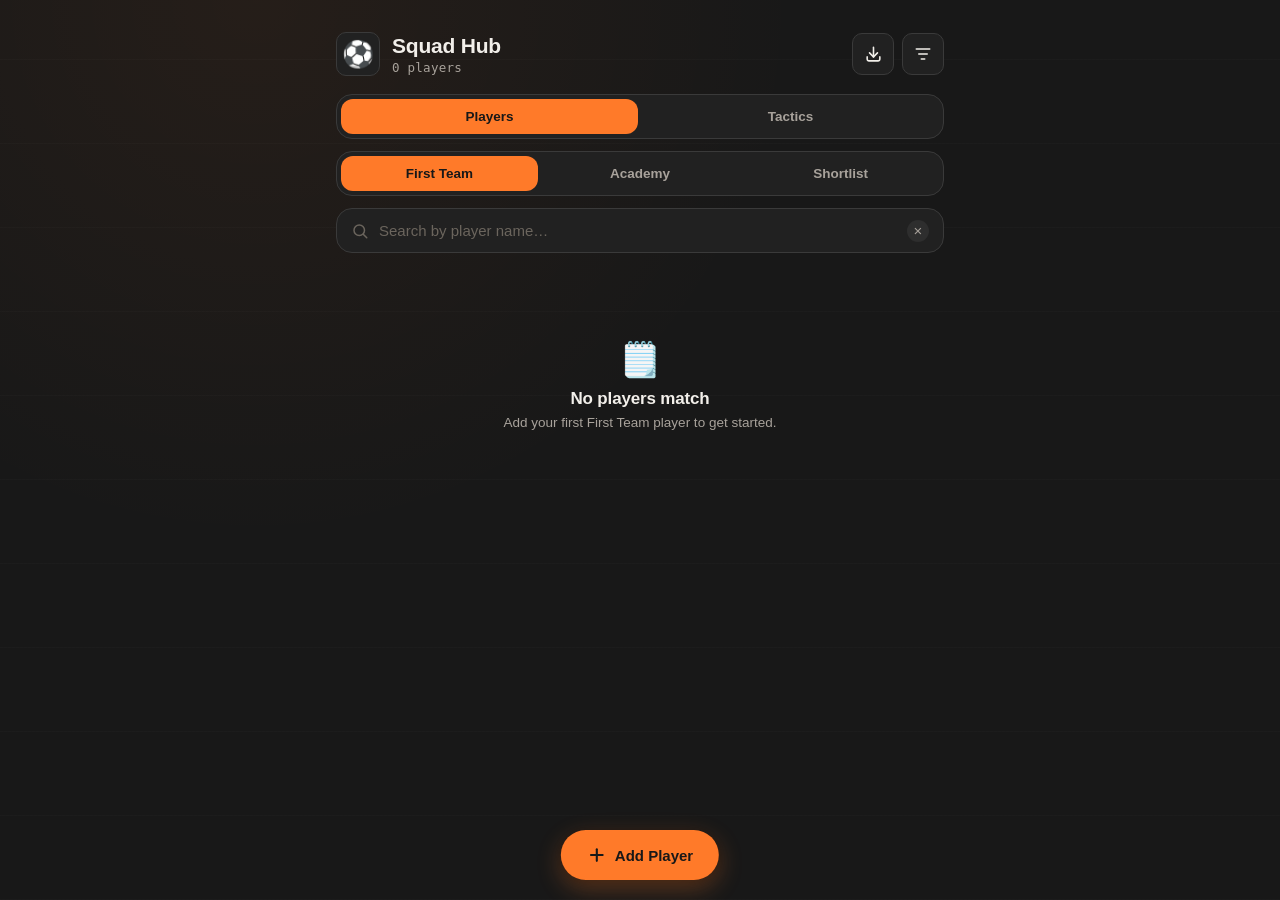
==== index.html @ 5410520a "Add files via upload" ====
<!DOCTYPE html>
<html lang="en">
<head>
<meta charset="UTF-8">
<meta name="viewport" content="width=device-width, initial-scale=1.0, viewport-fit=cover">
<title>Squad Hub</title>

<link rel="apple-touch-icon" href="icons/icon.PNG">
<link rel="icon" type="image/png" href="icons/icon.PNG">

<meta name="apple-mobile-web-app-capable" content="yes">
<meta name="apple-mobile-web-app-status-bar-style" content="black-translucent">
<meta name="theme-color" content="#ff7a1a">
<meta name="apple-mobile-web-app-title" content="Squad Hub">
<meta name="application-name" content="Squad Hub">

<link rel="stylesheet" href="style.css">
</head>
<body>

<div class="app">

  <!-- Header -->
  <header class="app-header">
    <div class="app-header__title">
      <span class="app-header__crest">⚽</span>
      <div>
        <h1>Squad Hub</h1>
        <p class="app-header__subtitle" id="squadCount">0 players</p>
      </div>
    </div>
    <div class="app-header__actions">
      <button class="btn btn--icon" id="openBackupBtn" aria-label="Open data and backup" aria-haspopup="dialog" aria-expanded="false">
        <svg viewBox="0 0 24 24" width="19" height="19" fill="none" stroke="currentColor" stroke-width="2" stroke-linecap="round" stroke-linejoin="round"><path d="M4 15v3a2 2 0 0 0 2 2h12a2 2 0 0 0 2-2v-3"></path><polyline points="7 10 12 15 17 10"></polyline><line x1="12" y1="15" x2="12" y2="3"></line></svg>
      </button>
      <button class="btn btn--icon" id="openFiltersBtn" aria-label="Open filters and sorting" aria-haspopup="dialog" aria-expanded="false">
        <svg viewBox="0 0 24 24" width="20" height="20" fill="none" stroke="currentColor" stroke-width="2" stroke-linecap="round" stroke-linejoin="round"><line x1="4" y1="6" x2="20" y2="6"></line><line x1="7" y1="12" x2="17" y2="12"></line><line x1="10" y1="18" x2="14" y2="18"></line></svg>
      </button>
    </div>
  </header>

  <!-- Top-level widget switch (Squad / Lineups) -->
  <div class="segmented-control" id="widgetSegmentedControl" role="tablist" aria-label="Switch widget"></div>

  <div id="squadView">

    <!-- Squad section switch (First Team / Academy / future sections) -->
    <div class="segmented-control" id="groupSegmentedControl" role="tablist" aria-label="Switch squad section"></div>

    <!-- Search -->
    <div class="search-bar">
      <svg class="search-bar__icon" viewBox="0 0 24 24" width="18" height="18" fill="none" stroke="currentColor" stroke-width="2" stroke-linecap="round" stroke-linejoin="round"><circle cx="11" cy="11" r="7"></circle><line x1="21" y1="21" x2="16.65" y2="16.65"></line></svg>
      <input type="search" id="searchInput" placeholder="Search by player name…" autocomplete="off" aria-label="Search players by name">
      <button class="search-bar__clear" id="clearSearchBtn" aria-label="Clear search" hidden>&times;</button>
    </div>

    <!-- Active filter chips -->
    <div class="active-filters" id="activeFilters" hidden></div>

    <!-- Shortlist total (shown only while the Shortlist section is active) -->
    <div class="shortlist-total" id="shortlistTotal" hidden>
      <span>Total Price</span>
      <span id="shortlistTotalValue">£0.00</span>
    </div>

    <!-- Squad list -->
    <main class="squad-list" id="squadList" aria-live="polite"></main>

    <!-- Empty state -->
    <div class="empty-state" id="emptyState" hidden>
      <div class="empty-state__icon">🗒️</div>
      <h2>No players match</h2>
      <p id="emptyStateText">Try adjusting your search or filters.</p>
      <button class="btn btn--ghost" id="emptyStateClearBtn" hidden>Clear filters</button>
    </div>

    <!-- Add Player button (always visible, thumb-friendly, above iPhone safe-area) -->
    <button class="add-player-btn" id="addPlayerBtn">
      <svg viewBox="0 0 24 24" width="20" height="20" fill="none" stroke="currentColor" stroke-width="2.5" stroke-linecap="round"><line x1="12" y1="5" x2="12" y2="19"></line><line x1="5" y1="12" x2="19" y2="12"></line></svg>
      <span>Add Player</span>
    </button>

  </div>

  <!-- Tactics widget -->
  <div id="tacticsView" hidden>

    <!-- Roles / Lineups sub-switch -->
    <div class="segmented-control" id="tacticsSubSegmentedControl" role="tablist" aria-label="Switch tactics view"></div>

    <!-- Roles sub-view: read-only tactical reference for the current formation -->
    <div id="rolesSubview">
      <div class="lineup-toolbar">
        <div class="lineup-toolbar__formation" id="rolesFormationLabel">4-3-3 Attack</div>
        <button class="btn btn--ghost btn--small" id="rolesManageTacticsBtn">Manage Tactics</button>
      </div>

      <div class="pitch" id="rolesPitch"></div>
    </div>

    <!-- Lineups sub-view (existing feature, unchanged) -->
    <div id="lineupsSubview" hidden>

      <div class="lineup-toolbar">
        <div class="lineup-toolbar__formation" id="formationLabel">4-3-3 Attack</div>
        <button class="btn btn--ghost btn--small" id="manageTacticsBtn">Manage Tactics</button>
      </div>

      <div class="display-mode-control" id="displayModeControl" role="tablist" aria-label="Choose what the pitch badges show"></div>

      <div class="pitch" id="pitch"></div>

      <div class="lineup-actions">
        <button class="btn btn--ghost" id="newLineupBtn">New Lineup</button>
        <button class="btn btn--primary" id="saveLineupBtn">Save Lineup</button>
      </div>

      <h2 class="lineup-section-title">Saved Lineups</h2>
      <div id="savedLineupsList"></div>
      <div class="empty-state" id="lineupsEmptyState" hidden>
        <div class="empty-state__icon">📋</div>
        <h2>No saved lineups yet</h2>
        <p>Build a starting XI on the pitch above, then tap Save Lineup.</p>
      </div>

    </div>

  </div>

</div>

<!-- Filters / Sort Sheet -->
<div class="sheet-backdrop" id="filtersBackdrop" hidden></div>
<div class="sheet" id="filtersSheet" role="dialog" aria-modal="true" aria-labelledby="filtersTitle" hidden>
  <div class="sheet__handle"></div>
  <div class="sheet__header">
    <h2 id="filtersTitle">Sort &amp; Filter</h2>
    <button class="btn btn--icon" id="closeFiltersBtn" aria-label="Close">&times;</button>
  </div>

  <div class="sheet__body">
    <section class="sheet__section">
      <h3>Sort by</h3>
      <div class="chip-group" id="sortChips" role="group" aria-label="Sort by"></div>
      <button class="sort-direction" id="sortDirectionBtn" type="button">
        <svg viewBox="0 0 24 24" width="16" height="16" fill="none" stroke="currentColor" stroke-width="2" stroke-linecap="round" stroke-linejoin="round" id="sortDirectionIcon"><line x1="12" y1="19" x2="12" y2="5"></line><polyline points="5 12 12 5 19 12"></polyline></svg>
        <span id="sortDirectionLabel">Ascending</span>
      </button>
    </section>

    <section class="sheet__section" id="priorityFilterSection" hidden>
      <h3>Priority</h3>
      <div class="chip-group" id="priorityFilterChips" role="group" aria-label="Filter by priority"></div>
    </section>

    <section class="sheet__section">
      <h3>Position</h3>
      <div class="chip-group" id="positionChips" role="group" aria-label="Filter by position"></div>
    </section>

    <section class="sheet__section">
      <h3>PlayStyles</h3>
      <div class="chip-group" id="roleFitChips" role="group" aria-label="Filter by PlayStyle score"></div>
    </section>

    <section class="sheet__section">
      <h3>Tactical role</h3>
      <div class="chip-group" id="roleChips" role="group" aria-label="Filter by tactical role"></div>
    </section>
  </div>

  <div class="sheet__footer">
    <button class="btn btn--ghost" id="clearFiltersBtn">Clear all filters</button>
    <button class="btn btn--primary" id="applyFiltersBtn">Show results</button>
  </div>
</div>

<!-- Player Form (Add/Edit) -->
<div class="sheet-backdrop" id="formBackdrop" hidden></div>
<div class="sheet sheet--full" id="formSheet" role="dialog" aria-modal="true" aria-labelledby="formTitle" hidden>
  <div class="sheet__header sheet__header--center">
    <h2 id="formTitle">Add player</h2>
  </div>

  <form class="sheet__body player-form" id="playerForm" novalidate>

    <button type="button" class="btn btn--import" id="importScreenshotBtn">
      <svg viewBox="0 0 24 24" width="17" height="17" fill="none" stroke="currentColor" stroke-width="2" stroke-linecap="round" stroke-linejoin="round"><rect x="3" y="5" width="18" height="14" rx="2"></rect><circle cx="12" cy="12" r="3.5"></circle><path d="M8 5l1.5-2h5L16 5"></path></svg>
      Import from Screenshot
    </button>

    <div class="field">
      <label for="fieldName">Name</label>
      <input type="text" id="fieldName" name="name" required maxlength="60">
      <p class="field__error" id="errorName" hidden>Enter a player name.</p>
    </div>

    <div class="field">
      <label for="fieldSquadSection">Squad section</label>
      <select id="fieldSquadSection" name="squadSection" required></select>
      <p class="field__error" id="errorSquadSection" hidden>Choose a squad section.</p>
    </div>

    <div class="field-row">
      <div class="field">
        <label for="fieldAge">Age</label>
        <input type="number" id="fieldAge" name="age" min="15" max="45" inputmode="numeric" required>
        <p class="field__error" id="errorAge" hidden>Age must be 15–45.</p>
      </div>
      <div class="field">
        <label for="fieldValue"><span id="fieldValueLabel">Value</span> <span class="field__optional">(£, optional)</span></label>
        <input type="text" id="fieldValue" name="value" inputmode="decimal" autocomplete="off">
        <p class="field__hint">Enter the full amount in pounds. Displayed as £ with thousands separators and two decimal places.</p>
        <p class="field__error" id="errorValue" hidden>Enter 0 or more.</p>
      </div>
    </div>

    <div class="field-row">
      <div class="field">
        <label for="fieldOverall">Overall</label>
        <input type="number" id="fieldOverall" name="overall" min="1" max="99" inputmode="numeric" required>
        <p class="field__error" id="errorOverall" hidden>Overall must be 1–99.</p>
      </div>
      <div class="field">
        <label for="fieldPotential">Potential</label>
        <div class="potential-input-row">
          <input type="number" id="fieldPotential" name="potential" min="1" max="99" inputmode="numeric" required>
          <button type="button" class="btn btn--icon btn--calc" id="calcPotentialBtn" aria-label="Calculate potential">
            <svg viewBox="0 0 24 24" width="19" height="19" fill="none" stroke="currentColor" stroke-width="2" stroke-linecap="round" stroke-linejoin="round"><path d="M15 4V2M15 16v-2M8 9h2M20 9h2M17.8 11.8L19 13M15 9h0M17.8 6.2L19 5M3 21l9-9M12.2 6.2L11 5"></path></svg>
          </button>
        </div>
        <p class="field__hint">Uses Age, Overall, Position and Value.</p>
        <p class="field__error" id="errorPotential" hidden>Potential must be 1–99 and ≥ Overall.</p>
      </div>
    </div>

    <div class="field">
      <label for="fieldPosition">Primary position</label>
      <select id="fieldPosition" name="position" required></select>
    </div>

    <div class="field">
      <label for="fieldRole">Tactical role <span class="field__optional">(optional)</span></label>
      <select id="fieldRole" name="role"></select>
    </div>

    <div class="field">
      <label>PlayStyles <span class="field__optional">(optional)</span></label>
      <p class="field__hint">Tap all the PlayStyles this player has.</p>
      <div class="chip-group chip-group--scroll" id="playstylesChips"></div>
    </div>

    <div class="field">
      <label>PlayStyle+ <span class="field__optional">(optional)</span></label>
      <p class="field__hint">Tap any PlayStyles that are upgraded to PlayStyle+.</p>
      <div class="chip-group chip-group--scroll" id="playstylesPlusChips"></div>
    </div>

    <div class="field">
      <label for="fieldNotes">Notes <span class="field__optional">(optional)</span></label>
      <textarea id="fieldNotes" name="notes" rows="4" maxlength="500"></textarea>
    </div>

    <button type="submit" hidden></button>
  </form>

  <div class="sheet__footer">
    <button class="btn btn--ghost" id="formCancelBtn" type="button">Cancel</button>
    <button class="btn btn--primary" id="formSaveBtn" type="button">Add Player</button>
  </div>
</div>

<!-- Player Detail View -->
<div class="sheet-backdrop" id="detailBackdrop" hidden></div>
<div class="sheet sheet--full" id="detailSheet" role="dialog" aria-modal="true" aria-labelledby="detailName" hidden>
  <div class="sheet__header">
    <button class="btn btn--text" id="detailCloseBtn">Close</button>
    <h2 id="detailSheetLabel">Player</h2>
    <button class="btn btn--text btn--text-primary" id="detailEditBtn">Edit</button>
  </div>

  <div class="sheet__body detail-view">
    <div class="detail-view__top">
      <div class="rating-plate rating-plate--lg">
        <span class="rating-plate__ovr" id="detailOverall">83</span>
        <span class="rating-plate__arrow">→</span>
        <span class="rating-plate__pot" id="detailPotential">89</span>
      </div>
      <div>
        <div class="detail-view__name-row">
          <h3 id="detailName">Player Name</h3>
          <span id="detailPriorityHeart"></span>
        </div>
        <p class="detail-view__meta" id="detailMeta">Age 21 · ST</p>
      </div>
    </div>

    <div class="detail-view__tags">
      <span class="tag tag--position" id="detailPosition">ST</span>
      <span class="tag tag--role" id="detailRole">Advanced Forward</span>
      <span id="detailStyles"></span>
    </div>

    <section class="detail-view__section" id="detailValueRow" hidden>
      <h4 id="detailValueLabel">Value</h4>
      <p class="detail-view__value" id="detailValue">£0.00</p>
    </section>

    <section class="detail-view__section">
      <h4>PlayStyles</h4>
      <div class="detail-view__tag-list" id="detailStylesList"></div>
    </section>

    <section class="detail-view__section" id="detailStylesPlusRow" hidden>
      <h4>PlayStyle+</h4>
      <div class="detail-view__tag-list" id="detailStylesPlusList"></div>
    </section>

    <section class="detail-view__section">
      <h4>Notes</h4>
      <p class="detail-view__notes" id="detailNotes">—</p>
    </section>

    <button class="btn btn--ghost" id="detailMoveGroupBtn">Move</button>
    <button class="btn btn--primary" id="detailSignPlayerBtn" hidden>Sign Player</button>
    <button class="btn btn--danger" id="detailDeleteBtn">Delete player</button>
  </div>
</div>

<!-- Role detail (tactical reference — no player data yet) -->
<div class="sheet-backdrop" id="roleDetailBackdrop" hidden></div>
<div class="sheet sheet--full" id="roleDetailSheet" role="dialog" aria-modal="true" aria-labelledby="roleDetailName" hidden>
  <div class="sheet__header">
    <button class="btn btn--text" id="roleDetailCloseBtn">Close</button>
    <h2 id="roleDetailSheetLabel">Role</h2>
    <span class="sheet__header-spacer" aria-hidden="true"></span>
  </div>

  <div class="sheet__body detail-view">
    <div class="role-detail__top">
      <h3 id="roleDetailName">Role Name</h3>
      <p class="detail-view__meta" id="roleDetailFocus">Focus</p>
    </div>

    <div class="detail-view__tags">
      <span class="tag tag--position" id="roleDetailPositionTag">POS</span>
    </div>

    <section class="detail-view__section" id="roleDetailAttributesSection">
      <h4>Key Attributes</h4>
      <div id="roleDetailAttributesTiers"></div>
    </section>

    <section class="detail-view__section" id="roleDetailPlaystylesSection">
      <h4>PlayStyle Tiers</h4>
      <div id="roleDetailPlaystyleTiers"></div>
    </section>
  </div>
</div>

<!-- Delete confirm -->
<div class="sheet-backdrop" id="confirmBackdrop" hidden></div>
<div class="confirm-dialog" id="confirmDialog" role="alertdialog" aria-modal="true" aria-labelledby="confirmTitle" hidden>
  <h3 id="confirmTitle">Delete this player?</h3>
  <p id="confirmText">This can't be undone.</p>
  <div class="confirm-dialog__actions">
    <button class="btn btn--ghost" id="confirmCancelBtn">Cancel</button>
    <button class="btn btn--danger" id="confirmDeleteBtn">Delete</button>
  </div>
</div>

<!-- Info dialog (single button, e.g. screenshot-import placeholder) -->
<div class="sheet-backdrop" id="infoBackdrop" hidden></div>
<div class="confirm-dialog" id="infoDialog" role="alertdialog" aria-modal="true" aria-labelledby="infoTitle" hidden>
  <h3 id="infoTitle">Coming soon</h3>
  <p id="infoText"></p>
  <div class="confirm-dialog__actions">
    <button class="btn btn--primary" id="infoOkBtn">Got it</button>
  </div>
</div>

<!-- Data & Backup -->
<div class="sheet-backdrop" id="backupBackdrop" hidden></div>
<div class="sheet" id="backupSheet" role="dialog" aria-modal="true" aria-labelledby="backupTitle" hidden>
  <div class="sheet__handle"></div>
  <div class="sheet__header">
    <h2 id="backupTitle">Data &amp; Backup</h2>
    <button class="btn btn--icon" id="closeBackupBtn" aria-label="Close">&times;</button>
  </div>

  <div class="sheet__body">
    <p class="field__hint">Export a backup before replacing or reinstalling the app. Importing a backup can restore your entire squad.</p>
    <p class="backup-last-exported" id="lastBackupText">No backup exported yet.</p>

    <div class="backup-actions">
      <button class="btn btn--backup-export" id="exportBackupBtn" type="button">
        <svg viewBox="0 0 24 24" width="17" height="17" fill="none" stroke="currentColor" stroke-width="2" stroke-linecap="round" stroke-linejoin="round"><path d="M12 3v12"></path><polyline points="7 10 12 15 17 10"></polyline><path d="M5 21h14"></path></svg>
        Export squad backup
      </button>
      <button class="btn btn--backup-import" id="importBackupBtn" type="button">
        <svg viewBox="0 0 24 24" width="17" height="17" fill="none" stroke="currentColor" stroke-width="2" stroke-linecap="round" stroke-linejoin="round"><path d="M12 21V9"></path><polyline points="7 14 12 9 17 14"></polyline><path d="M5 3h14"></path></svg>
        Import squad backup
      </button>
    </div>
    <input type="file" id="importFileInput" accept="application/json,.json" hidden>
  </div>
</div>

<!-- Import options (mode + duplicate strategy), shown after a backup file passes validation -->
<div class="sheet-backdrop" id="importBackdrop" hidden></div>
<div class="sheet" id="importSheet" role="dialog" aria-modal="true" aria-labelledby="importTitle" hidden>
  <div class="sheet__handle"></div>
  <div class="sheet__header">
    <h2 id="importTitle">Import Backup</h2>
    <button class="btn btn--icon" id="closeImportBtn" aria-label="Close">&times;</button>
  </div>

  <div class="sheet__body">
    <p class="field__hint" id="importSummaryText">Found 0 players in this backup.</p>

    <section class="sheet__section">
      <h3>How should this be imported?</h3>
      <div class="chip-group" id="importModeChips"></div>
    </section>

    <section class="sheet__section" id="importDuplicateSection" hidden>
      <h3>Duplicate players</h3>
      <p class="field__hint" id="importDuplicateText"></p>
      <div class="chip-group" id="importDuplicateChips"></div>
    </section>
  </div>

  <div class="sheet__footer">
    <button class="btn btn--ghost" id="importCancelBtn" type="button">Cancel</button>
    <button class="btn btn--primary" id="importConfirmBtn" type="button">Import</button>
  </div>
</div>

<!-- Import from Screenshot: Attributes + Financial screenshots of one player -->
<div class="sheet-backdrop" id="screenshotBackdrop" hidden></div>
<div class="sheet" id="screenshotSheet" role="dialog" aria-modal="true" aria-labelledby="screenshotTitle" hidden>
  <div class="sheet__handle"></div>
  <div class="sheet__header">
    <h2 id="screenshotTitle">Import from Screenshot</h2>
    <button class="btn btn--icon" id="closeScreenshotBtn" aria-label="Close">&times;</button>
  </div>

  <div class="sheet__body">
    <p class="field__hint">Select one or both. The Attributes screenshot fills in Name, Age, Overall, Position, and PlayStyles (a Global Transfer Network screenshot also fills in Potential). The Financial screenshot fills in Market Value. The images are only read locally to fill in the form below — they're never saved, uploaded, or stored anywhere.</p>

    <div class="field">
      <label for="screenshotAttributesInput">Attributes screenshot <span class="field__optional">(optional)</span></label>
      <input type="file" id="screenshotAttributesInput" accept="image/*">
      <p class="screenshot-file-name" id="screenshotAttributesName">No file selected.</p>
    </div>

    <div class="field">
      <label for="screenshotFinancialInput">Financial screenshot <span class="field__optional">(optional)</span></label>
      <input type="file" id="screenshotFinancialInput" accept="image/*">
      <p class="screenshot-file-name" id="screenshotFinancialName">No file selected.</p>
    </div>

    <p class="screenshot-status" id="screenshotStatus" hidden>Reading screenshots…</p>
    <p class="field__error screenshot-error" id="screenshotError" hidden></p>
  </div>

  <div class="sheet__footer">
    <button class="btn btn--ghost" id="screenshotCancelBtn" type="button">Cancel</button>
    <button class="btn btn--primary" id="screenshotExtractBtn" type="button" disabled>Extract &amp; Continue</button>
  </div>
</div>

<!-- Player Selector (tapping a pitch position) -->
<div class="sheet-backdrop" id="playerSelectorBackdrop" hidden></div>
<div class="sheet" id="playerSelectorSheet" role="dialog" aria-modal="true" aria-labelledby="playerSelectorTitle" hidden>
  <div class="sheet__handle"></div>
  <div class="sheet__header">
    <h2 id="playerSelectorTitle">Choose a player</h2>
    <button class="btn btn--icon" id="closePlayerSelectorBtn" aria-label="Close">&times;</button>
  </div>
  <div class="sheet__body">
    <button type="button" class="btn btn--danger" id="playerSelectorClearBtn" hidden>Clear this position</button>
    <div id="playerSelectorList"></div>
    <p class="empty-state__text" id="playerSelectorEmpty" hidden>No players in your squad yet.</p>
  </div>
</div>

<!-- Save Lineup name prompt -->
<div class="sheet-backdrop" id="saveLineupBackdrop" hidden></div>
<div class="confirm-dialog" id="saveLineupDialog" role="alertdialog" aria-modal="true" aria-labelledby="saveLineupTitle" hidden>
  <h3 id="saveLineupTitle">Save Lineup</h3>
  <div class="field">
    <label for="lineupNameInput">Lineup name</label>
    <input type="text" id="lineupNameInput" maxlength="60">
  </div>
  <div class="confirm-dialog__actions">
    <button class="btn btn--ghost" id="saveLineupCancelBtn">Cancel</button>
    <button class="btn btn--primary" id="saveLineupConfirmBtn">Save</button>
  </div>
</div>

<div class="toast" id="toast" role="status" aria-live="polite"></div>

<script src="js/storage.js"></script>
<script src="js/players.js"></script>
<script src="js/calculator.js"></script>
<script src="js/lineups.js"></script>
<script src="js/ui.js"></script>
<script src="js/import.js"></script>
<script src="js/app.js"></script>
</body>
</html>
---- style.css ----
/* ============================================
   SQUAD HUB — Design tokens
   Theme: charcoal & floodlight orange.
   ============================================ */
:root {
  /* Color */
  --bg: #181818;
  --surface: #212121;
  --surface-raised: #292929;
  --line: #3A3A3A;
  --line-soft: #2E2E2E;
  --accent: #FF7A29;
  --accent-dim: #CC5F1F;
  --accent-2: #4DA6FF;
  --danger: #FF6B5E;
  --text: #F2EFEA;
  --text-muted: #A8A29B;
  --text-faint: #6B655D;

  /* Type — system stacks only, no network font requests */
  --font-display: -apple-system, 'SF Pro Display', 'Segoe UI', Roboto, sans-serif;
  --font-body: -apple-system, 'SF Pro Text', 'Segoe UI', Roboto, sans-serif;
  --font-mono: 'SF Mono', 'Menlo', 'Consolas', monospace;

  /* Layout */
  --radius-sm: 10px;
  --radius-md: 16px;
  --radius-lg: 22px;
  --header-h: 64px;
  --safe-bottom: env(safe-area-inset-bottom, 0px);
  --safe-top: env(safe-area-inset-top, 0px);
}

* { box-sizing: border-box; }

html, body {
  margin: 0;
  padding: 0;
  background: var(--bg);
  color: var(--text);
  font-family: var(--font-body);
  -webkit-font-smoothing: antialiased;
}

body {
  background-image:
    radial-gradient(circle at 20% 0%, rgba(255,122,41,0.06), transparent 40%),
    repeating-linear-gradient(0deg, rgba(255,255,255,0.015) 0px, rgba(255,255,255,0.015) 1px, transparent 1px, transparent 84px);
}

h1, h2, h3, h4 { font-family: var(--font-display); margin: 0; letter-spacing: -0.01em; }

button, input, select, textarea { font-family: inherit; color: inherit; }

:focus-visible {
  outline: 2px solid var(--accent);
  outline-offset: 2px;
}

.app {
  max-width: 640px;
  margin: 0 auto;
  padding: calc(16px + var(--safe-top)) 16px calc(96px + var(--safe-bottom));
  min-height: 100vh;
}

/* ============ Header ============ */
.app-header {
  display: flex;
  align-items: center;
  justify-content: space-between;
  margin-bottom: 18px;
}
.app-header__actions {
  display: flex;
  align-items: center;
  gap: 8px;
}
.app-header__title {
  display: flex;
  align-items: center;
  gap: 12px;
}
.app-header__crest {
  font-size: 26px;
  width: 44px;
  height: 44px;
  display: flex;
  align-items: center;
  justify-content: center;
  background: var(--surface);
  border: 1px solid var(--line);
  border-radius: var(--radius-sm);
}
.app-header h1 {
  font-size: 21px;
  font-weight: 700;
  color: var(--text);
}
.app-header__subtitle {
  margin: 2px 0 0;
  font-size: 12.5px;
  color: var(--text-muted);
  font-family: var(--font-mono);
  letter-spacing: 0.02em;
}

/* ============ Buttons ============ */
.btn {
  border: none;
  cursor: pointer;
  font-weight: 600;
  border-radius: var(--radius-sm);
  transition: transform 0.12s ease, background 0.15s ease, opacity 0.15s ease;
}
.btn:active { transform: scale(0.96); }

.btn--icon {
  width: 42px;
  height: 42px;
  display: flex;
  align-items: center;
  justify-content: center;
  background: var(--surface);
  border: 1px solid var(--line);
  color: var(--text);
  font-size: 20px;
  line-height: 1;
}
.btn--primary {
  background: var(--accent);
  color: var(--bg);
  padding: 13px 18px;
  font-size: 15px;
}
.btn--ghost {
  background: transparent;
  border: 1px solid var(--line);
  color: var(--text-muted);
  padding: 13px 18px;
  font-size: 14px;
}
#detailMoveGroupBtn {
  width: 100%;
  margin-bottom: 10px;
}
#detailSignPlayerBtn {
  width: 100%;
  margin-bottom: 10px;
}
.btn--danger {
  background: rgba(255,107,94,0.12);
  color: var(--danger);
  border: 1px solid rgba(255,107,94,0.35);
  padding: 13px 18px;
  font-size: 14.5px;
  width: 100%;
}
.btn--text {
  background: none;
  color: var(--text-muted);
  font-size: 15px;
  padding: 8px 4px;
}
.btn--text-primary { color: var(--accent); }

/* ============ Search ============ */
.search-bar {
  position: relative;
  display: flex;
  align-items: center;
  background: var(--surface);
  border: 1px solid var(--line);
  border-radius: var(--radius-md);
  padding: 0 14px;
  margin-bottom: 12px;
}
.search-bar__icon { color: var(--text-faint); flex-shrink: 0; }
.search-bar input {
  flex: 1;
  background: none;
  border: none;
  padding: 13px 10px;
  font-size: 15px;
  color: var(--text);
}
.search-bar input::placeholder { color: var(--text-faint); }
.search-bar input:focus { outline: none; }
.search-bar__clear {
  background: var(--line-soft);
  color: var(--text-muted);
  border: none;
  width: 22px;
  height: 22px;
  border-radius: 50%;
  font-size: 15px;
  cursor: pointer;
  display: flex;
  align-items: center;
  justify-content: center;
}

/* ============ Active filter chips ============ */
.active-filters {
  display: flex;
  flex-wrap: wrap;
  gap: 8px;
  margin-bottom: 14px;
}
.shortlist-total {
  display: flex;
  align-items: center;
  justify-content: space-between;
  background: var(--surface);
  border: 1px solid var(--line);
  border-radius: var(--radius-sm);
  padding: 12px 16px;
  margin-bottom: 14px;
  font-weight: 700;
}
.shortlist-total span:first-child {
  color: var(--text-muted);
  font-size: 13px;
  text-transform: uppercase;
  letter-spacing: 0.04em;
}
.shortlist-total span:last-child {
  color: var(--accent);
  font-family: var(--font-mono);
  font-size: 15px;
}
.shortlist-total[hidden] { display: none; }
.active-filter-chip {
  display: flex;
  align-items: center;
  gap: 6px;
  background: rgba(255,122,41,0.1);
  border: 1px solid rgba(255,122,41,0.3);
  color: var(--accent);
  font-size: 12.5px;
  font-weight: 600;
  padding: 6px 8px 6px 12px;
  border-radius: 999px;
}
.active-filter-chip button {
  background: none;
  border: none;
  color: var(--accent);
  cursor: pointer;
  font-size: 15px;
  line-height: 1;
  padding: 2px;
}

/* ============ Squad list ============ */
.squad-list {
  display: flex;
  flex-direction: column;
  gap: 10px;
}

.player-card {
  display: flex;
  align-items: center;
  gap: 14px;
  background: var(--surface);
  border: 1px solid var(--line);
  border-radius: var(--radius-md);
  padding: 14px;
  cursor: pointer;
  text-align: left;
  width: 100%;
  transition: border-color 0.15s ease, background 0.15s ease;
}
.player-card:hover { border-color: var(--accent-dim); background: var(--surface-raised); }
.player-card:active { transform: scale(0.995); }

.priority-heart {
  display: flex;
  align-items: center;
  justify-content: center;
  background: none;
  border: none;
  padding: 4px;
  cursor: pointer;
  color: var(--text-faint);
  flex-shrink: 0;
}
.priority-heart svg { fill: none; stroke: currentColor; stroke-width: 1.8; }
.priority-heart:active { transform: scale(0.9); }
.priority-heart.is-priority { color: var(--accent); }
.priority-heart.is-priority svg { fill: currentColor; stroke: currentColor; }

.detail-view__name-row {
  display: flex;
  align-items: center;
  gap: 6px;
}
.detail-view__name-row h3 { margin: 0; }

.rating-plate {
  flex-shrink: 0;
  display: flex;
  flex-direction: column;
  align-items: center;
  justify-content: center;
  width: 56px;
  height: 56px;
  background: linear-gradient(160deg, var(--surface-raised), var(--bg));
  border: 1px solid var(--line);
  border-radius: var(--radius-sm);
  font-family: var(--font-mono);
  position: relative;
  overflow: hidden;
}
.rating-plate::before {
  content: '';
  position: absolute;
  inset: 0;
  border-top: 2px solid var(--accent);
  opacity: 0.9;
}
.rating-plate__ovr {
  font-size: 18px;
  font-weight: 700;
  color: var(--accent);
  line-height: 1.1;
}
.rating-plate__pot-row {
  display: flex;
  align-items: center;
  gap: 2px;
}
.rating-plate__pot-small {
  font-size: 10.5px;
  color: var(--text-muted);
  font-weight: 600;
}

.player-card__info {
  flex: 1;
  min-width: 0;
}
.player-card__name {
  font-family: var(--font-display);
  font-weight: 600;
  font-size: 15.5px;
  color: var(--text);
  white-space: nowrap;
  overflow: hidden;
  text-overflow: ellipsis;
}
.player-card__row {
  display: flex;
  align-items: center;
  gap: 6px;
  margin-top: 5px;
  font-size: 12px;
  color: var(--text-muted);
  flex-wrap: wrap;
}
.tag {
  display: inline-flex;
  align-items: center;
  padding: 3px 8px;
  border-radius: 999px;
  font-size: 11.5px;
  font-weight: 600;
  white-space: nowrap;
}
.tag--position {
  background: rgba(77,166,255,0.14);
  color: var(--accent-2);
}
.tag--role {
  background: rgba(255,255,255,0.06);
  color: var(--text-muted);
}
.tag--age {
  font-family: var(--font-mono);
  color: var(--text-faint);
}
.tag--value {
  background: rgba(255,255,255,0.06);
  color: var(--text);
  font-family: var(--font-mono);
}

.player-card__chevron {
  color: var(--text-faint);
  flex-shrink: 0;
}

/* ============ Empty state ============ */
.empty-state {
  text-align: center;
  padding: 60px 20px;
  color: var(--text-muted);
}
.empty-state__icon { font-size: 34px; margin-bottom: 10px; }
.empty-state h2 { font-size: 17px; color: var(--text); margin-bottom: 6px; }
.empty-state p { font-size: 13.5px; margin: 0 0 16px; }

/* ============ Add Player button ============ */
.add-player-btn {
  position: fixed;
  left: 50%;
  transform: translateX(-50%);
  bottom: calc(20px + var(--safe-bottom));
  display: flex;
  align-items: center;
  gap: 8px;
  padding: 15px 26px;
  border-radius: 999px;
  background: var(--accent);
  color: var(--bg);
  border: none;
  font-family: var(--font-display);
  font-weight: 700;
  font-size: 15px;
  box-shadow: 0 8px 24px rgba(255,122,41,0.3), 0 2px 8px rgba(0,0,0,0.45);
  cursor: pointer;
  z-index: 40;
  transition: transform 0.15s ease;
}
.add-player-btn:active { transform: translateX(-50%) scale(0.95); }
.add-player-btn[hidden] { display: none; }

/* ============ Sheets (bottom sheet / modal) ============ */
.sheet-backdrop {
  position: fixed;
  inset: 0;
  background: rgba(0,0,0,0.55);
  backdrop-filter: blur(2px);
  z-index: 50;
  opacity: 0;
  transition: opacity 0.2s ease;
}
.sheet-backdrop.is-visible { opacity: 1; }

.sheet {
  position: fixed;
  left: 0; right: 0; bottom: 0;
  max-width: 640px;
  margin: 0 auto;
  background: var(--surface);
  border: 1px solid var(--line);
  border-bottom: none;
  border-radius: 24px 24px 0 0;
  z-index: 51;
  max-height: 88vh;
  display: flex;
  flex-direction: column;
  transform: translateY(100%);
  transition: transform 0.28s cubic-bezier(0.32, 0.72, 0, 1);
  padding-bottom: var(--safe-bottom);
}
.sheet.is-visible { transform: translateY(0); }
.sheet--full { max-height: 100vh; height: 100vh; border-radius: 0; top: 0; }
.sheet--full.is-visible { transform: translateY(0); }
.sheet[hidden], .sheet-backdrop[hidden] { display: none; }

.sheet__handle {
  width: 40px;
  height: 4px;
  background: var(--line);
  border-radius: 2px;
  margin: 10px auto 0;
  flex-shrink: 0;
}
.sheet__header {
  display: flex;
  align-items: center;
  justify-content: space-between;
  padding: calc(14px + var(--safe-top) * 0.4) 18px 14px;
  border-bottom: 1px solid var(--line-soft);
  flex-shrink: 0;
}
.sheet__header h2 { font-size: 16px; }
.sheet__header--center { justify-content: center; }
.sheet__body {
  padding: 18px;
  overflow-y: auto;
  flex: 1;
  -webkit-overflow-scrolling: touch;
}
.sheet__footer {
  display: flex;
  gap: 10px;
  padding: 14px 18px;
  border-top: 1px solid var(--line-soft);
  flex-shrink: 0;
}
.sheet__footer .btn { flex: 1; }

.sheet__section { margin-bottom: 26px; }
.sheet__section h3 {
  font-size: 12.5px;
  text-transform: uppercase;
  letter-spacing: 0.06em;
  color: var(--text-muted);
  margin-bottom: 10px;
  font-weight: 600;
}

.chip-group {
  display: flex;
  flex-wrap: wrap;
  gap: 8px;
}
.chip {
  background: var(--surface-raised);
  border: 1px solid var(--line);
  color: var(--text-muted);
  font-size: 13px;
  font-weight: 600;
  padding: 8px 14px;
  border-radius: 999px;
  cursor: pointer;
}
.chip.is-active {
  background: var(--accent);
  border-color: var(--accent);
  color: var(--bg);
}

/* ============ Squad section switch (First Team / Academy / etc.) ============ */
.segmented-control {
  display: flex;
  gap: 4px;
  background: var(--surface);
  border: 1px solid var(--line);
  border-radius: var(--radius-md);
  padding: 4px;
  margin-bottom: 12px;
}
.segmented-control__btn {
  flex: 1;
  background: none;
  border: none;
  color: var(--text-muted);
  font-family: var(--font-display);
  font-weight: 700;
  font-size: 13.5px;
  padding: 10px 10px;
  border-radius: calc(var(--radius-md) - 4px);
  cursor: pointer;
  transition: background 0.15s ease, color 0.15s ease;
}
.segmented-control__btn.is-active {
  background: var(--accent);
  color: var(--bg);
}

.sort-direction {
  display: inline-flex;
  align-items: center;
  gap: 6px;
  margin-top: 12px;
  background: none;
  border: 1px solid var(--line);
  color: var(--text-muted);
  padding: 8px 12px;
  border-radius: 999px;
  font-size: 12.5px;
  font-weight: 600;
  cursor: pointer;
}
.sort-direction svg { transition: transform 0.15s ease; }
.sort-direction.is-desc svg { transform: rotate(180deg); }

/* ============ Player form ============ */
.player-form { padding-bottom: 40px; }

.btn--import {
  display: flex;
  align-items: center;
  justify-content: center;
  gap: 8px;
  width: 100%;
  background: rgba(77,166,255,0.1);
  border: 1px dashed rgba(77,166,255,0.4);
  color: var(--accent-2);
  padding: 13px 14px;
  border-radius: var(--radius-sm);
  font-size: 13.5px;
  font-weight: 600;
  margin-bottom: 22px;
  cursor: pointer;
}
.btn--import:active { transform: scale(0.98); }
.btn--import[hidden] { display: none; }

.potential-input-row {
  display: flex;
  gap: 8px;
  align-items: stretch;
}
.potential-input-row input {
  flex: 1;
  min-width: 0;
}
.btn--calc {
  width: 48px;
  height: 48px;
  flex-shrink: 0;
  background: rgba(255,122,41,0.12);
  border: 1px solid rgba(255,122,41,0.35);
  color: var(--accent);
}

.field__hint {
  margin: -2px 0 8px;
  font-size: 12px;
  color: var(--text-faint);
  line-height: 1.4;
}

.chip-group--scroll {
  max-height: 180px;
  overflow-y: auto;
  padding: 2px;
  -webkit-overflow-scrolling: touch;
}
.field { margin-bottom: 18px; }
.field-row {
  display: grid;
  grid-template-columns: 1fr 1fr;
  gap: 12px;
}
.field label {
  display: block;
  font-size: 12.5px;
  font-weight: 600;
  color: var(--text-muted);
  margin-bottom: 7px;
  text-transform: uppercase;
  letter-spacing: 0.04em;
}
.field__optional {
  text-transform: none;
  font-weight: 400;
  color: var(--text-faint);
  letter-spacing: 0;
}
.field input, .field select, .field textarea {
  width: 100%;
  background: var(--surface-raised);
  border: 1px solid var(--line);
  border-radius: var(--radius-sm);
  padding: 13px 14px;
  font-size: 15px;
  color: var(--text);
}
.field input:focus, .field select:focus, .field textarea:focus {
  outline: none;
  border-color: var(--accent);
}
.field select {
  appearance: none;
  background-image: url("data:image/svg+xml,%3Csvg xmlns='http://www.w3.org/2000/svg' width='16' height='16' viewBox='0 0 24 24' fill='none' stroke='%23A8A29B' stroke-width='2'%3E%3Cpolyline points='6 9 12 15 18 9'%3E%3C/polyline%3E%3C/svg%3E");
  background-repeat: no-repeat;
  background-position: right 14px center;
  padding-right: 38px;
}
.field textarea { resize: vertical; font-family: var(--font-body); }
.field input[type=number] { font-family: var(--font-mono); }
.field.has-error input, .field.has-error select {
  border-color: var(--danger);
}
.field__error {
  color: var(--danger);
  font-size: 12px;
  margin: 6px 0 0;
}

.screenshot-file-name {
  margin: 6px 0 0;
  font-size: 12px;
  color: var(--text-faint);
}
.screenshot-status {
  margin: 4px 0 0;
  font-size: 13px;
  color: var(--accent);
  font-weight: 600;
}
.screenshot-error {
  margin-top: 10px;
}

/* ============ Detail view ============ */
.detail-view__top {
  display: flex;
  align-items: center;
  gap: 16px;
  margin-bottom: 18px;
}
.rating-plate--lg {
  width: 76px;
  height: 76px;
  flex-direction: row;
  gap: 6px;
}
.rating-plate--lg .rating-plate__ovr { font-size: 20px; }
.rating-plate__arrow { color: var(--text-faint); font-size: 13px; }
.rating-plate__pot { font-size: 15px; color: var(--accent-2); font-weight: 700; font-family: var(--font-mono); }

.detail-view__top h3 { font-size: 19px; margin-bottom: 4px; }
.detail-view__meta { margin: 0; color: var(--text-muted); font-size: 13px; font-family: var(--font-mono); }

.detail-view__tags {
  display: flex;
  flex-wrap: wrap;
  gap: 8px;
  margin-bottom: 24px;
}
.detail-view__tags .tag { font-size: 12.5px; padding: 6px 12px; }

.detail-view__section { margin-bottom: 30px; }
.detail-view__section h4 {
  font-size: 12.5px;
  text-transform: uppercase;
  letter-spacing: 0.06em;
  color: var(--text-muted);
  margin-bottom: 8px;
}
.detail-view__value {
  margin: 0;
  font-family: var(--font-mono);
  font-size: 22px;
  font-weight: 700;
  color: var(--accent);
}

.detail-view__tag-list {
  display: flex;
  flex-wrap: wrap;
  gap: 8px;
}
.detail-view__dash {
  color: var(--text-faint);
  font-size: 13.5px;
}
.tag--playstyle {
  background: rgba(77,166,255,0.12);
  color: var(--accent-2);
  font-size: 12px;
  padding: 5px 10px;
}
/* Tier colours match the Role Detail page's S/A/B/C/Low-Value badges
   exactly — same shared role data, same colour scale, everywhere. */
.tag--playstyle-s { background: rgba(76,175,80,0.16); color: #4CAF50; }
.tag--playstyle-a { background: rgba(139,195,74,0.16); color: #8BC34A; }
.tag--playstyle-b { background: rgba(232,163,61,0.16); color: #E8A33D; }
.tag--playstyle-c { background: rgba(232,99,61,0.16); color: #E8633D; }
.tag--playstyle-low { background: rgba(255,107,94,0.16); color: var(--danger); }

.detail-view__notes {
  margin: 0;
  font-size: 14.5px;
  line-height: 1.6;
  color: var(--text);
  white-space: pre-wrap;
  background: var(--surface-raised);
  border: 1px solid var(--line);
  border-radius: var(--radius-sm);
  padding: 14px;
}

/* ============ Confirm dialog ============ */
.confirm-dialog {
  position: fixed;
  top: 50%; left: 50%;
  transform: translate(-50%, -50%);
  width: min(340px, 88vw);
  background: var(--surface);
  border: 1px solid var(--line);
  border-radius: var(--radius-lg);
  padding: 22px;
  z-index: 61;
}
.confirm-dialog h3 { font-size: 16.5px; margin-bottom: 8px; }
.confirm-dialog p { color: var(--text-muted); font-size: 13.5px; margin: 0 0 18px; }
.confirm-dialog__actions { display: flex; gap: 10px; }
.confirm-dialog__actions .btn { flex: 1; }

/* ============ Data & Backup ============ */
.backup-last-exported {
  margin: 6px 0 0;
  font-size: 12px;
  color: var(--text-faint);
  font-family: var(--font-mono);
}
.backup-actions {
  display: flex;
  flex-direction: column;
  gap: 10px;
  margin-top: 18px;
}
.btn--backup-export,
.btn--backup-import {
  display: flex;
  align-items: center;
  justify-content: center;
  gap: 8px;
  width: 100%;
  padding: 13px 16px;
  border-radius: var(--radius-sm);
  font-size: 14px;
  font-weight: 600;
}
.btn--backup-export {
  background: rgba(77,166,255,0.1);
  border: 1px solid rgba(77,166,255,0.35);
  color: var(--accent-2);
}
.btn--backup-import {
  background: var(--surface-raised);
  border: 1px solid var(--line);
  color: var(--text);
}

/* ============ Toast ============ */
.toast {
  position: fixed;
  left: 50%;
  bottom: calc(24px + var(--safe-bottom));
  transform: translate(-50%, 20px);
  background: var(--surface-raised);
  border: 1px solid var(--line);
  color: var(--text);
  padding: 12px 20px;
  border-radius: 999px;
  font-size: 13.5px;
  font-weight: 600;
  opacity: 0;
  pointer-events: none;
  transition: transform 0.25s ease, opacity 0.25s ease;
  z-index: 80;
  white-space: nowrap;
}
.toast.is-visible {
  opacity: 1;
  transform: translate(-50%, 0);
}

/* ============ Lineups widget ============ */
.btn--small {
  padding: 8px 14px;
  font-size: 12.5px;
}
.lineup-toolbar {
  display: flex;
  align-items: center;
  justify-content: space-between;
  margin-bottom: 14px;
}
.lineup-toolbar__formation {
  font-family: var(--font-display);
  font-weight: 700;
  font-size: 15px;
  color: var(--text);
}
.display-mode-control {
  display: flex;
  gap: 6px;
  margin-bottom: 12px;
}
.display-mode-control__btn {
  flex: 1;
  display: flex;
  align-items: center;
  justify-content: center;
  height: 38px;
  background: var(--surface);
  border: 1px solid var(--line);
  border-radius: var(--radius-sm);
  color: var(--text-muted);
  font-size: 16px;
  cursor: pointer;
  line-height: 1;
}
.display-mode-control__btn.is-active {
  background: var(--accent);
  border-color: var(--accent);
  color: var(--bg);
}
.pitch {
  position: relative;
  width: 100%;
  aspect-ratio: 3 / 4.55;
  border-radius: var(--radius-md);
  border: 1px solid var(--line);
  background:
    linear-gradient(rgba(255,255,255,0.05) 1px, transparent 1px) 0 0 / 100% 12.5%,
    radial-gradient(circle at 50% 50%, rgba(255,255,255,0.06) 0, rgba(255,255,255,0.06) 1px, transparent 1px) 50% 50% / 100% 100% no-repeat,
    linear-gradient(180deg, #163a1f, #0e2415);
  overflow: hidden;
  margin-bottom: 16px;
}
.pitch::before {
  /* center circle + halfway line, purely decorative */
  content: '';
  position: absolute;
  left: 50%; top: 50%;
  width: 30%; aspect-ratio: 1;
  border: 1px solid rgba(255,255,255,0.18);
  border-radius: 50%;
  transform: translate(-50%, -50%);
}
.pitch::after {
  content: '';
  position: absolute;
  left: 0; right: 0; top: 50%;
  border-top: 1px solid rgba(255,255,255,0.18);
}
.pitch-slot {
  position: absolute;
  /* Anchored by the marker circle's center (half its 40px height), not
     the whole block's center — so two markers at the same y% always
     line up even if one's role label wraps to an extra line below it. */
  transform: translate(-50%, -20px);
  width: 84px;
}
.pitch-slot__main {
  display: flex;
  flex-direction: column;
  align-items: center;
  gap: 2px;
  cursor: pointer;
  background: none;
  border: none;
  padding: 0;
  width: 100%;
  color: var(--text);
}
.pitch-slot__marker {
  width: 40px;
  height: 40px;
  border-radius: 50%;
  background: var(--surface-raised);
  border: 2px solid var(--accent);
  display: flex;
  align-items: center;
  justify-content: center;
  font-family: var(--font-mono);
  font-weight: 700;
  font-size: 13px;
  color: var(--accent);
  position: relative;
  box-shadow: 0 2px 8px rgba(0,0,0,0.35);
  flex-shrink: 0;
}
.pitch-slot.is-empty .pitch-slot__marker {
  border-style: dashed;
  border-color: var(--text-faint);
  color: var(--text-faint);
  background: rgba(0,0,0,0.25);
}
.pitch-slot__warning {
  position: absolute;
  top: -4px;
  right: -4px;
  width: 16px;
  height: 16px;
  border-radius: 50%;
  background: var(--danger);
  color: var(--bg);
  font-size: 11px;
  font-weight: 800;
  display: flex;
  align-items: center;
  justify-content: center;
  border: 2px solid var(--bg);
  z-index: 1;
}
.pitch-slot__change {
  position: absolute;
  top: -4px;
  left: -4px;
  width: 18px;
  height: 18px;
  border-radius: 50%;
  background: var(--surface-raised);
  color: var(--text-muted);
  border: 1px solid var(--line);
  font-size: 10px;
  display: flex;
  align-items: center;
  justify-content: center;
  cursor: pointer;
  padding: 0;
  z-index: 2;
}
.pitch-slot__name {
  font-size: 10.5px;
  font-weight: 700;
  text-align: center;
  line-height: 1.2;
  max-width: 84px;
  white-space: normal;
  overflow-wrap: break-word;
  text-shadow: 0 1px 3px rgba(0,0,0,0.6);
}
.pitch-slot__name--other-section {
  font-style: italic;
  color: var(--text-muted);
}
.pitch-slot__role {
  font-size: 9px;
  color: var(--text-faint);
  text-align: center;
  line-height: 1.2;
  max-width: 84px;
  white-space: normal;
  overflow-wrap: break-word;
}
.lineup-actions {
  display: flex;
  gap: 10px;
  margin-bottom: 22px;
}
.lineup-actions .btn { flex: 1; }
.lineup-section-title {
  font-family: var(--font-display);
  font-size: 15px;
  font-weight: 700;
  margin-bottom: 10px;
}
.lineup-card {
  display: flex;
  align-items: center;
  justify-content: space-between;
  gap: 10px;
  background: var(--surface);
  border: 1px solid var(--line);
  border-radius: var(--radius-sm);
  padding: 13px 14px;
  margin-bottom: 10px;
  cursor: pointer;
}
.lineup-card__info { min-width: 0; }
.lineup-card__name {
  font-weight: 700;
  font-size: 14.5px;
  color: var(--text);
  display: flex;
  align-items: center;
  gap: 6px;
  white-space: nowrap;
  overflow: hidden;
  text-overflow: ellipsis;
}
.lineup-card__meta {
  font-size: 12px;
  color: var(--text-muted);
  margin-top: 2px;
}
.lineup-card__incomplete {
  display: inline-flex;
  align-items: center;
  justify-content: center;
  width: 16px;
  height: 16px;
  border-radius: 50%;
  background: var(--danger);
  color: var(--bg);
  font-size: 11px;
  font-weight: 800;
  flex-shrink: 0;
}
.lineup-card__actions {
  display: flex;
  gap: 6px;
  flex-shrink: 0;
}
.lineup-card__actions .btn--icon {
  width: 36px;
  height: 36px;
  font-size: 15px;
}

/* Player selector list rows */
.player-select-group {
  text-transform: uppercase;
  letter-spacing: 0.06em;
  font-size: 11px;
  font-weight: 700;
  color: var(--text-faint);
  padding: 14px 4px 6px;
}
.player-select-group:first-child { padding-top: 4px; }
.player-select-row {
  display: flex;
  align-items: center;
  justify-content: space-between;
  gap: 10px;
  padding: 12px 4px;
  border-bottom: 1px solid var(--line-soft);
  cursor: pointer;
}
.player-select-row:last-child { border-bottom: none; }
.player-select-row__name {
  font-weight: 700;
  font-size: 14.5px;
  color: var(--text);
}
.player-select-row__meta {
  font-size: 12px;
  color: var(--text-muted);
  margin-top: 2px;
}
.player-select-row__stats {
  font-family: var(--font-mono);
  font-size: 13px;
  color: var(--text-muted);
  white-space: nowrap;
}
.player-select-row__stats b { color: var(--accent); }
.player-select-row .star-rating { margin-top: 4px; }

/* ============ Role Fit star rating ============ */
.star-rating {
  display: inline-flex;
  align-items: center;
  gap: 1px;
}
.star-rating__star {
  position: relative;
  display: inline-block;
  font-size: 13px;
  line-height: 1;
  color: var(--line);
}
.star-rating__star.is-full { color: var(--accent); }
.star-rating__star.is-half .star-rating__star-bg { color: var(--line); }
.star-rating__star.is-half .star-rating__star-fg {
  position: absolute;
  top: 0;
  left: 0;
  width: 50%;
  overflow: hidden;
  color: var(--accent);
}
/* Small enough to sit inside the 40px pitch marker alongside the warning badge. */
.star-rating--badge .star-rating__star { font-size: 8.5px; }

.chip--stars.is-active .star-rating__star.is-full,
.chip--stars.is-active .star-rating__star.is-half .star-rating__star-fg {
  color: var(--bg);
}
.chip--stars.is-active .star-rating__star.is-empty,
.chip--stars.is-active .star-rating__star.is-half .star-rating__star-bg {
  color: rgba(0, 0, 0, 0.35);
}

/* ============ Tactics: Roles / Lineups sub-switch ============ */
#tacticsSubSegmentedControl {
  margin-bottom: 16px;
}

/* ============ Role detail (tactical reference) ============ */
.sheet__header-spacer {
  min-width: 52px;
}
.role-detail__top {
  margin-bottom: 6px;
}
.role-detail__top h3 {
  font-size: 21px;
}
.role-detail__list {
  list-style: none;
  margin: 0;
  padding: 0;
  display: flex;
  flex-direction: column;
  gap: 8px;
}
.role-detail__list li {
  position: relative;
  padding-left: 18px;
  color: var(--text);
  font-size: 14.5px;
  line-height: 1.4;
}
.role-detail__list li::before {
  content: '';
  position: absolute;
  left: 0;
  top: 8px;
  width: 6px;
  height: 6px;
  border-radius: 50%;
  background: var(--accent);
}
.role-detail__empty {
  color: var(--text-faint);
  font-size: 13.5px;
  font-style: italic;
}

/* Key Attributes: order conveys importance, so number them instead of
   using plain bullets. */
.role-detail__list--ranked {
  counter-reset: rank;
}
.role-detail__list--ranked li {
  padding-left: 26px;
}
.role-detail__list--ranked li::before {
  counter-increment: rank;
  content: counter(rank);
  width: auto;
  height: auto;
  top: 0;
  border-radius: 0;
  background: none;
  font-family: var(--font-mono);
  font-weight: 700;
  font-size: 13px;
  color: var(--accent);
}

.playstyle-tier {
  margin-bottom: 16px;
}
.playstyle-tier:last-child { margin-bottom: 0; }
.playstyle-tier__header {
  display: flex;
  align-items: center;
  gap: 8px;
  margin-bottom: 8px;
}
.playstyle-tier__badge {
  display: inline-flex;
  align-items: center;
  justify-content: center;
  min-width: 26px;
  height: 22px;
  padding: 0 6px;
  border-radius: 6px;
  font-family: var(--font-display);
  font-weight: 800;
  font-size: 12.5px;
  color: var(--bg);
  background: var(--accent);
}
/* Same S/A/B/C/Low-Value colour scale a future player page will reuse
   to shade a player's own PlayStyles by usefulness for their role. */
.playstyle-tier__badge--s { background: #4CAF50; }
.playstyle-tier__badge--a { background: #8BC34A; }
.playstyle-tier__badge--b { background: #E8A33D; }
.playstyle-tier__badge--c { background: #E8633D; }
.playstyle-tier__badge--low { background: var(--danger); }
.playstyle-tier__label {
  font-size: 12px;
  text-transform: uppercase;
  letter-spacing: 0.06em;
  color: var(--text-muted);
}

/* ============ Desktop ============ */
@media (min-width: 720px) {
  .app { padding-top: 32px; }
  .player-card { padding: 16px; }
  .sheet:not(.sheet--full) {
    border-radius: 24px;
    bottom: auto;
    top: 50%;
    transform: translate(0, -46%) scale(0.97);
    opacity: 0;
    transition: transform 0.22s ease, opacity 0.22s ease;
    max-height: 80vh;
  }
  .sheet:not(.sheet--full).is-visible {
    transform: translate(0, -50%) scale(1);
    opacity: 1;
  }
  .sheet--full {
    left: 50%;
    transform: translate(-50%, 100%);
    width: min(560px, 92vw);
    border-radius: 24px;
    top: 6vh;
    height: 88vh;
    max-height: 88vh;
  }
  .sheet--full.is-visible { transform: translate(-50%, 0); }
  .sheet__handle { display: none; }
  .confirm-dialog { width: 380px; }
}

@media (prefers-reduced-motion: reduce) {
  *, *::before, *::after {
    transition-duration: 0.001ms !important;
    animation-duration: 0.001ms !important;
  }
}
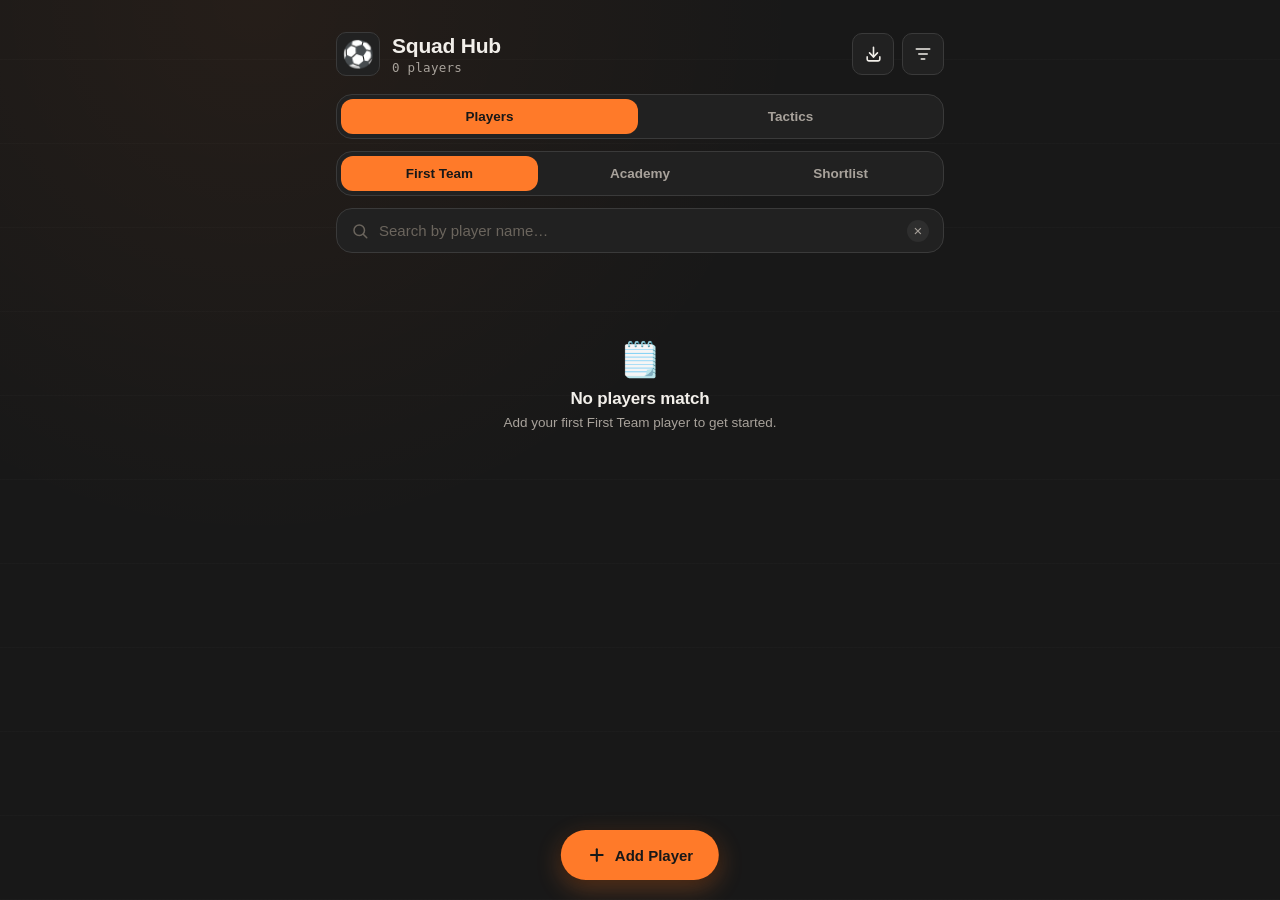
==== commit 587d79dc: "Add files via upload" ====
--- a/index.html
+++ b/index.html
@@ -96,6 +96,19 @@
       </div>
 
       <div class="pitch" id="rolesPitch"></div>
+    </div>
+
+    <!-- Squad Depth sub-view: read-only, auto-picks the best 2 eligible
+         players per role from First Team + Academy + Priority Shortlist -->
+    <div id="squadDepthSubview" hidden>
+      <div class="lineup-toolbar">
+        <div class="lineup-toolbar__formation" id="squadDepthFormationLabel">4-3-3 Attack</div>
+        <button class="btn btn--ghost btn--small" id="squadDepthManageTacticsBtn">Manage Tactics</button>
+      </div>
+
+      <div class="display-mode-control" id="squadDepthDisplayModeControl" role="tablist" aria-label="Choose how depth is ranked"></div>
+
+      <div class="pitch" id="squadDepthPitch"></div>
     </div>
 
     <!-- Lineups sub-view (existing feature, unchanged) -->
--- a/style.css
+++ b/style.css
@@ -751,10 +751,8 @@
 /* Tier colours match the Role Detail page's S/A/B/C/Low-Value badges
    exactly — same shared role data, same colour scale, everywhere. */
 .tag--playstyle-s { background: rgba(76,175,80,0.16); color: #4CAF50; }
-.tag--playstyle-a { background: rgba(139,195,74,0.16); color: #8BC34A; }
-.tag--playstyle-b { background: rgba(232,163,61,0.16); color: #E8A33D; }
-.tag--playstyle-c { background: rgba(232,99,61,0.16); color: #E8633D; }
-.tag--playstyle-low { background: rgba(255,107,94,0.16); color: var(--danger); }
+.tag--playstyle-a { background: rgba(232,163,61,0.16); color: #E8A33D; }
+.tag--playstyle-unlisted { background: rgba(255,107,94,0.16); color: var(--danger); }
 
 .detail-view__notes {
   margin: 0;
@@ -993,6 +991,62 @@
   padding: 0;
   z-index: 2;
 }
+
+/* ============ Squad Depth (read-only, auto-picked top 2 per role) ============ */
+.pitch-slot--depth {
+  width: 98px;
+  /* Anchored by the small marker's own center, same idea as the normal
+     26px-tall marker used elsewhere but sized for this compact style. */
+  transform: translate(-50%, -13px);
+}
+.pitch-slot__marker--depth {
+  width: 26px;
+  height: 26px;
+  border-radius: 50%;
+  background: var(--surface-raised);
+  border: 2px solid var(--accent);
+  color: var(--accent);
+  font-family: var(--font-mono);
+  font-weight: 700;
+  font-size: 10px;
+  display: flex;
+  align-items: center;
+  justify-content: center;
+  margin: 0 auto 4px;
+}
+.pitch-slot__depth-rows {
+  display: flex;
+  flex-direction: column;
+  gap: 3px;
+}
+.depth-row {
+  display: flex;
+  align-items: center;
+  justify-content: space-between;
+  gap: 5px;
+  background: rgba(0, 0, 0, 0.3);
+  border-radius: 5px;
+  padding: 3px 6px;
+  line-height: 1.2;
+}
+.depth-row__name {
+  font-size: 9.5px;
+  font-weight: 600;
+  color: var(--text);
+  overflow: hidden;
+  text-overflow: ellipsis;
+  white-space: nowrap;
+  max-width: 62px;
+}
+.depth-row__value {
+  flex-shrink: 0;
+  font-family: var(--font-mono);
+  font-weight: 700;
+  font-size: 10px;
+  color: var(--accent);
+}
+.depth-row__value .star-rating__star { font-size: 8px; }
+
 .pitch-slot__name {
   font-size: 10.5px;
   font-weight: 700;
@@ -1250,10 +1304,7 @@
 /* Same S/A/B/C/Low-Value colour scale a future player page will reuse
    to shade a player's own PlayStyles by usefulness for their role. */
 .playstyle-tier__badge--s { background: #4CAF50; }
-.playstyle-tier__badge--a { background: #8BC34A; }
-.playstyle-tier__badge--b { background: #E8A33D; }
-.playstyle-tier__badge--c { background: #E8633D; }
-.playstyle-tier__badge--low { background: var(--danger); }
+.playstyle-tier__badge--a { background: #E8A33D; }
 .playstyle-tier__label {
   font-size: 12px;
   text-transform: uppercase;
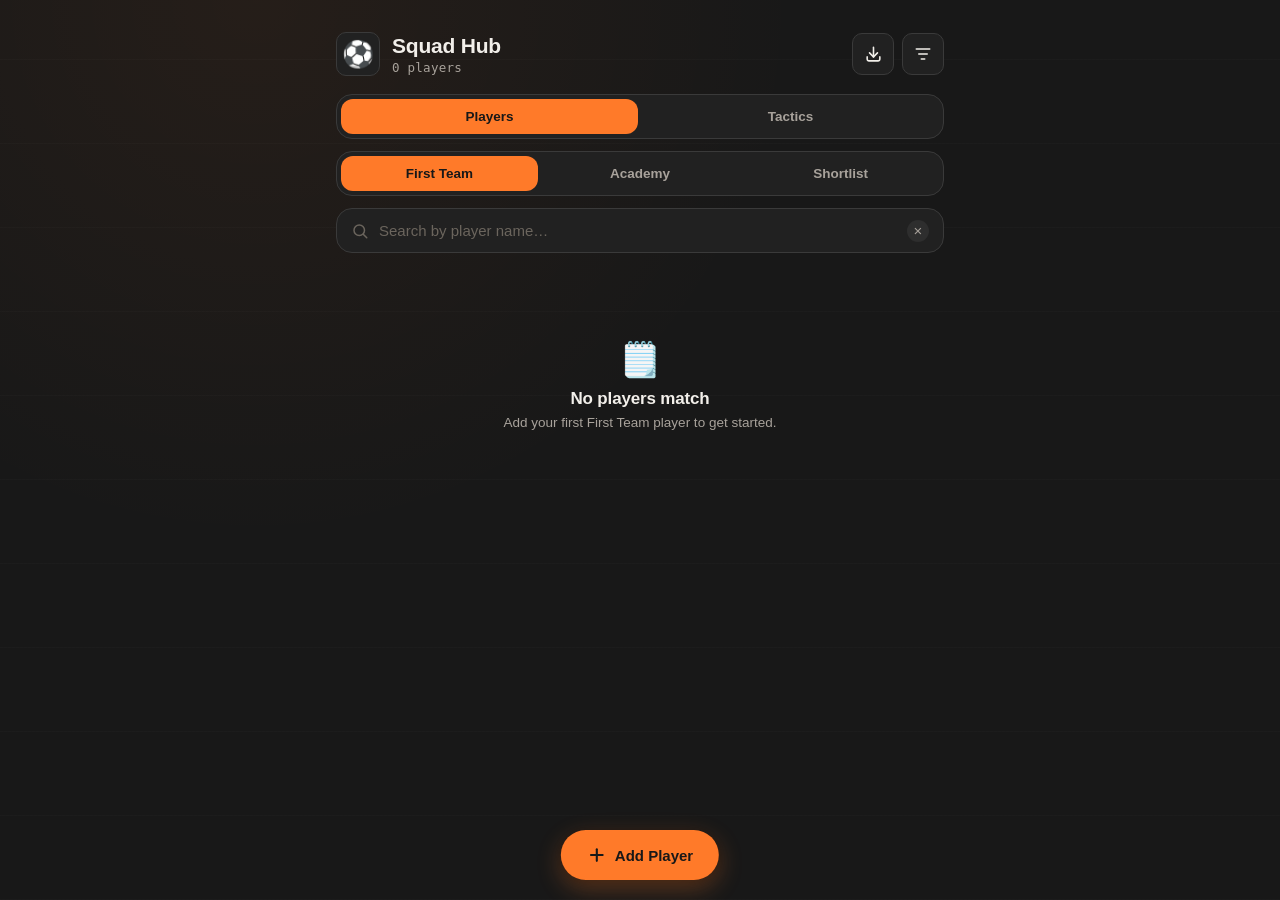
==== commit d23b95db: "Add files via upload" ====
--- a/index.html
+++ b/index.html
@@ -23,7 +23,7 @@
   <!-- Header -->
   <header class="app-header">
     <div class="app-header__title">
-      <span class="app-header__crest">⚽</span>
+      <button type="button" class="app-header__crest" id="headerCrestBtn" aria-label="Useful links" aria-haspopup="dialog">⚽</button>
       <div>
         <h1>Squad Hub</h1>
         <p class="app-header__subtitle" id="squadCount">0 players</p>
@@ -136,6 +136,35 @@
         <p>Build a starting XI on the pitch above, then tap Save Lineup.</p>
       </div>
 
+    </div>
+
+  </div>
+
+  <!-- Players widget: standalone tools, not tied to your stored squad.
+       Currently just Role Finder; built so a sub-widget switch can be
+       added later the same way Tactics has one. -->
+  <div id="playersView" hidden>
+
+    <div id="roleFinderSubview">
+      <p class="role-finder__intro">Select PlayStyles to see which tactical roles suit them best — this is a standalone calculator and never touches your stored squad.</p>
+
+      <div class="search-bar">
+        <svg class="search-bar__icon" viewBox="0 0 24 24" width="18" height="18" fill="none" stroke="currentColor" stroke-width="2" stroke-linecap="round" stroke-linejoin="round"><circle cx="11" cy="11" r="7"></circle><line x1="21" y1="21" x2="16.65" y2="16.65"></line></svg>
+        <input type="search" id="roleFinderSearchInput" placeholder="Search PlayStyles…" autocomplete="off" aria-label="Search PlayStyles">
+        <button class="search-bar__clear" id="roleFinderClearSearchBtn" aria-label="Clear search" hidden>&times;</button>
+      </div>
+
+      <div class="chip-group" id="roleFinderPlaystyleChips" role="group" aria-label="Select PlayStyles"></div>
+
+      <button type="button" class="btn btn--ghost" id="roleFinderClearAllBtn">Clear All</button>
+
+      <h2 class="lineup-section-title">Results</h2>
+      <div id="roleFinderResults"></div>
+      <div class="empty-state" id="roleFinderEmptyState">
+        <div class="empty-state__icon">🔎</div>
+        <h2>Select some PlayStyles</h2>
+        <p>Pick one or more PlayStyles above to see which tactical roles they suit best.</p>
+      </div>
     </div>
 
   </div>
@@ -392,6 +421,33 @@
   </div>
 </div>
 
+<!-- Useful Links menu (opened from the header crest) -->
+<div class="sheet-backdrop" id="linksMenuBackdrop" hidden></div>
+<div class="confirm-dialog" id="linksMenuDialog" role="dialog" aria-modal="true" aria-labelledby="linksMenuTitle" hidden>
+  <h3 id="linksMenuTitle">Useful Links</h3>
+  <div class="links-menu">
+    <a class="links-menu__item" href="https://github.com/RTChaud/career-mode-companion" target="_blank" rel="noopener">
+      <span>GitHub Repository</span>
+      <svg viewBox="0 0 24 24" width="16" height="16" fill="none" stroke="currentColor" stroke-width="2" stroke-linecap="round" stroke-linejoin="round"><path d="M18 13v6a2 2 0 0 1-2 2H5a2 2 0 0 1-2-2V8a2 2 0 0 1 2-2h6"></path><polyline points="15 3 21 3 21 9"></polyline><line x1="10" y1="14" x2="21" y2="3"></line></svg>
+    </a>
+    <a class="links-menu__item" href="https://sofifa.com/players" target="_blank" rel="noopener">
+      <span>SoFIFA Player Database</span>
+      <svg viewBox="0 0 24 24" width="16" height="16" fill="none" stroke="currentColor" stroke-width="2" stroke-linecap="round" stroke-linejoin="round"><path d="M18 13v6a2 2 0 0 1-2 2H5a2 2 0 0 1-2-2V8a2 2 0 0 1 2-2h6"></path><polyline points="15 3 21 3 21 9"></polyline><line x1="10" y1="14" x2="21" y2="3"></line></svg>
+    </a>
+    <a class="links-menu__item" href="https://cmtracker.net/tools/calculator/potential" target="_blank" rel="noopener">
+      <span>Potential Calculator</span>
+      <svg viewBox="0 0 24 24" width="16" height="16" fill="none" stroke="currentColor" stroke-width="2" stroke-linecap="round" stroke-linejoin="round"><path d="M18 13v6a2 2 0 0 1-2 2H5a2 2 0 0 1-2-2V8a2 2 0 0 1 2-2h6"></path><polyline points="15 3 21 3 21 9"></polyline><line x1="10" y1="14" x2="21" y2="3"></line></svg>
+    </a>
+    <a class="links-menu__item" href="https://www.reddit.com/r/FifaCareers/s/LpVRONANOk" target="_blank" rel="noopener">
+      <span>r/FifaCareers</span>
+      <svg viewBox="0 0 24 24" width="16" height="16" fill="none" stroke="currentColor" stroke-width="2" stroke-linecap="round" stroke-linejoin="round"><path d="M18 13v6a2 2 0 0 1-2 2H5a2 2 0 0 1-2-2V8a2 2 0 0 1 2-2h6"></path><polyline points="15 3 21 3 21 9"></polyline><line x1="10" y1="14" x2="21" y2="3"></line></svg>
+    </a>
+  </div>
+  <div class="confirm-dialog__actions">
+    <button class="btn btn--ghost" id="linksMenuCloseBtn">Close</button>
+  </div>
+</div>
+
 <!-- Data & Backup -->
 <div class="sheet-backdrop" id="backupBackdrop" hidden></div>
 <div class="sheet" id="backupSheet" role="dialog" aria-modal="true" aria-labelledby="backupTitle" hidden>
--- a/style.css
+++ b/style.css
@@ -91,7 +91,12 @@
   background: var(--surface);
   border: 1px solid var(--line);
   border-radius: var(--radius-sm);
-}
+  cursor: pointer;
+  padding: 0;
+  font-family: inherit;
+  flex-shrink: 0;
+}
+.app-header__crest:active { transform: scale(0.95); }
 .app-header h1 {
   font-size: 21px;
   font-weight: 700;
@@ -783,6 +788,28 @@
 .confirm-dialog__actions { display: flex; gap: 10px; }
 .confirm-dialog__actions .btn { flex: 1; }
 
+.links-menu {
+  display: flex;
+  flex-direction: column;
+  gap: 8px;
+  margin-bottom: 18px;
+}
+.links-menu__item {
+  display: flex;
+  align-items: center;
+  justify-content: space-between;
+  padding: 13px 14px;
+  background: var(--surface-raised);
+  border: 1px solid var(--line);
+  border-radius: var(--radius-sm);
+  color: var(--text);
+  font-size: 14px;
+  font-weight: 600;
+  text-decoration: none;
+}
+.links-menu__item svg { color: var(--text-faint); flex-shrink: 0; }
+.links-menu__item:active { background: var(--surface); }
+
 /* ============ Data & Backup ============ */
 .backup-last-exported {
   margin: 6px 0 0;
@@ -1025,9 +1052,15 @@
   justify-content: space-between;
   gap: 5px;
   background: rgba(0, 0, 0, 0.3);
+  border: none;
   border-radius: 5px;
   padding: 3px 6px;
   line-height: 1.2;
+  width: 100%;
+  cursor: pointer;
+  font: inherit;
+  text-align: left;
+  -webkit-tap-highlight-color: transparent;
 }
 .depth-row__name {
   font-size: 9.5px;
@@ -1173,6 +1206,55 @@
 }
 .player-select-row__stats b { color: var(--accent); }
 .player-select-row .star-rating { margin-top: 4px; }
+
+/* ============ Role Finder ============ */
+.role-finder__intro {
+  color: var(--text-muted);
+  font-size: 13.5px;
+  line-height: 1.5;
+  margin-bottom: 16px;
+}
+#roleFinderClearAllBtn {
+  width: 100%;
+  margin: 14px 0 26px;
+}
+.role-finder-result {
+  background: var(--surface);
+  border: 1px solid var(--line);
+  border-radius: var(--radius-md);
+  padding: 16px;
+  margin-bottom: 12px;
+}
+.role-finder-result__header {
+  display: flex;
+  align-items: flex-start;
+  justify-content: space-between;
+  gap: 10px;
+  margin-bottom: 4px;
+}
+.role-finder-result__name {
+  font-family: var(--font-display);
+  font-weight: 700;
+  font-size: 15.5px;
+  color: var(--text);
+}
+.role-finder-result__positions {
+  font-family: var(--font-mono);
+  font-size: 12px;
+  color: var(--text-muted);
+  margin-top: 2px;
+}
+.role-finder-result__header .star-rating { flex-shrink: 0; margin-top: 2px; }
+.role-finder-result__breakdown { margin-top: 12px; }
+.role-finder-result__tier { margin-bottom: 12px; }
+.role-finder-result__tier:last-child { margin-bottom: 0; }
+.role-finder-result__tier h5 {
+  font-size: 11.5px;
+  text-transform: uppercase;
+  letter-spacing: 0.06em;
+  color: var(--text-muted);
+  margin: 0 0 8px;
+}
 
 /* ============ Role Fit star rating ============ */
 .star-rating {
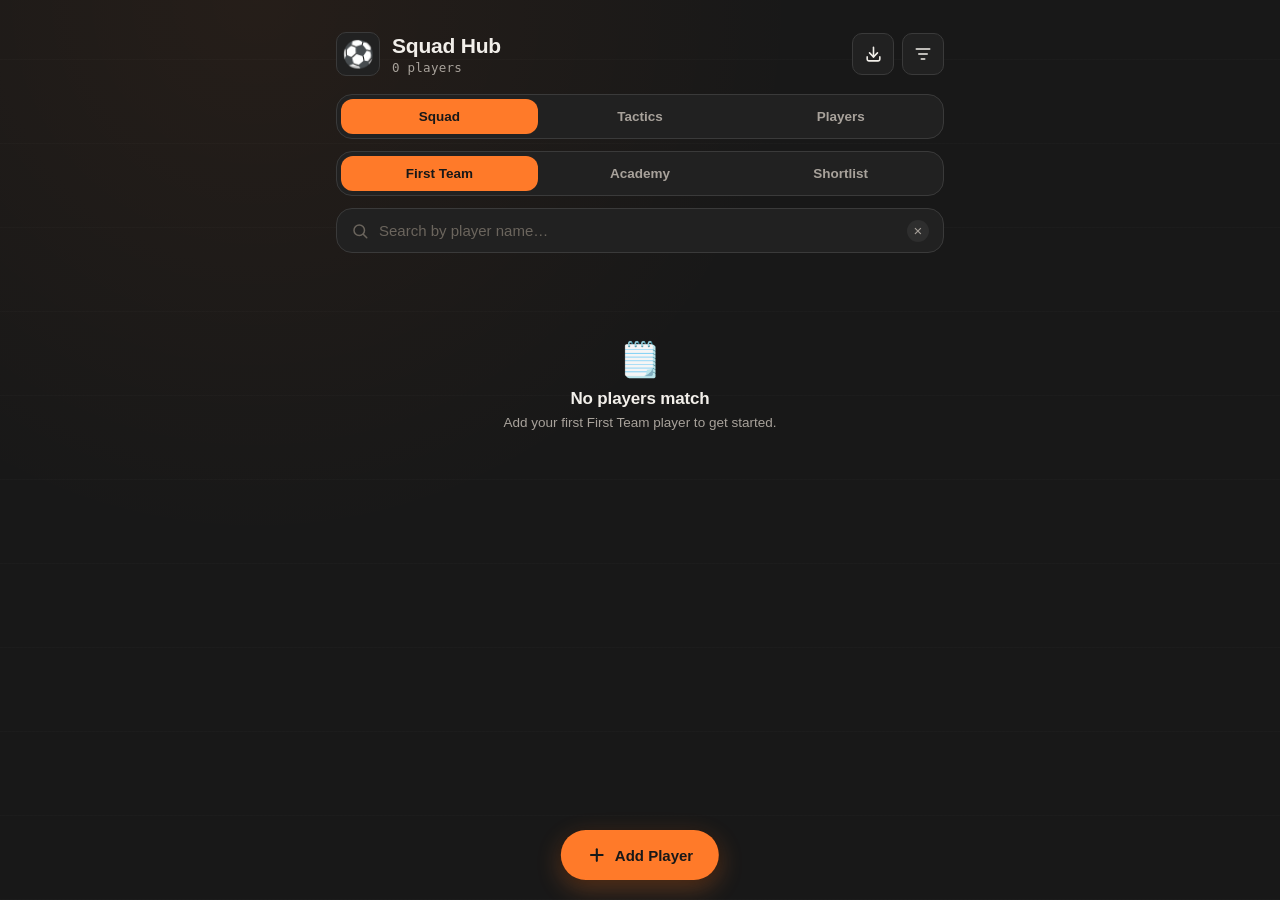
==== commit a3d60b31: "Add files via upload" ====
--- a/index.html
+++ b/index.html
@@ -358,7 +358,12 @@
       <div class="detail-view__tag-list" id="detailStylesPlusList"></div>
     </section>
 
-    <section class="detail-view__section">
+    <section class="detail-view__section" id="detailOtherPositionsRow" hidden>
+      <h4>Other Positions</h4>
+      <div id="detailOtherPositionsList"></div>
+    </section>
+
+    <section class="detail-view__section" id="detailNotesRow">
       <h4>Notes</h4>
       <p class="detail-view__notes" id="detailNotes">—</p>
     </section>
--- a/style.css
+++ b/style.css
@@ -1244,6 +1244,29 @@
   color: var(--text-muted);
   margin-top: 2px;
 }
+
+.other-position-row {
+  display: flex;
+  align-items: center;
+  justify-content: space-between;
+  gap: 10px;
+  padding: 10px 0;
+  border-bottom: 1px solid var(--line-soft);
+}
+.other-position-row:last-child { border-bottom: none; }
+.other-position-row__role {
+  font-weight: 700;
+  font-size: 14px;
+  color: var(--text);
+}
+.other-position-row__positions {
+  font-family: var(--font-mono);
+  font-size: 11.5px;
+  color: var(--text-muted);
+  margin-top: 2px;
+}
+.other-position-row .star-rating { flex-shrink: 0; }
+
 .role-finder-result__header .star-rating { flex-shrink: 0; margin-top: 2px; }
 .role-finder-result__breakdown { margin-top: 12px; }
 .role-finder-result__tier { margin-bottom: 12px; }
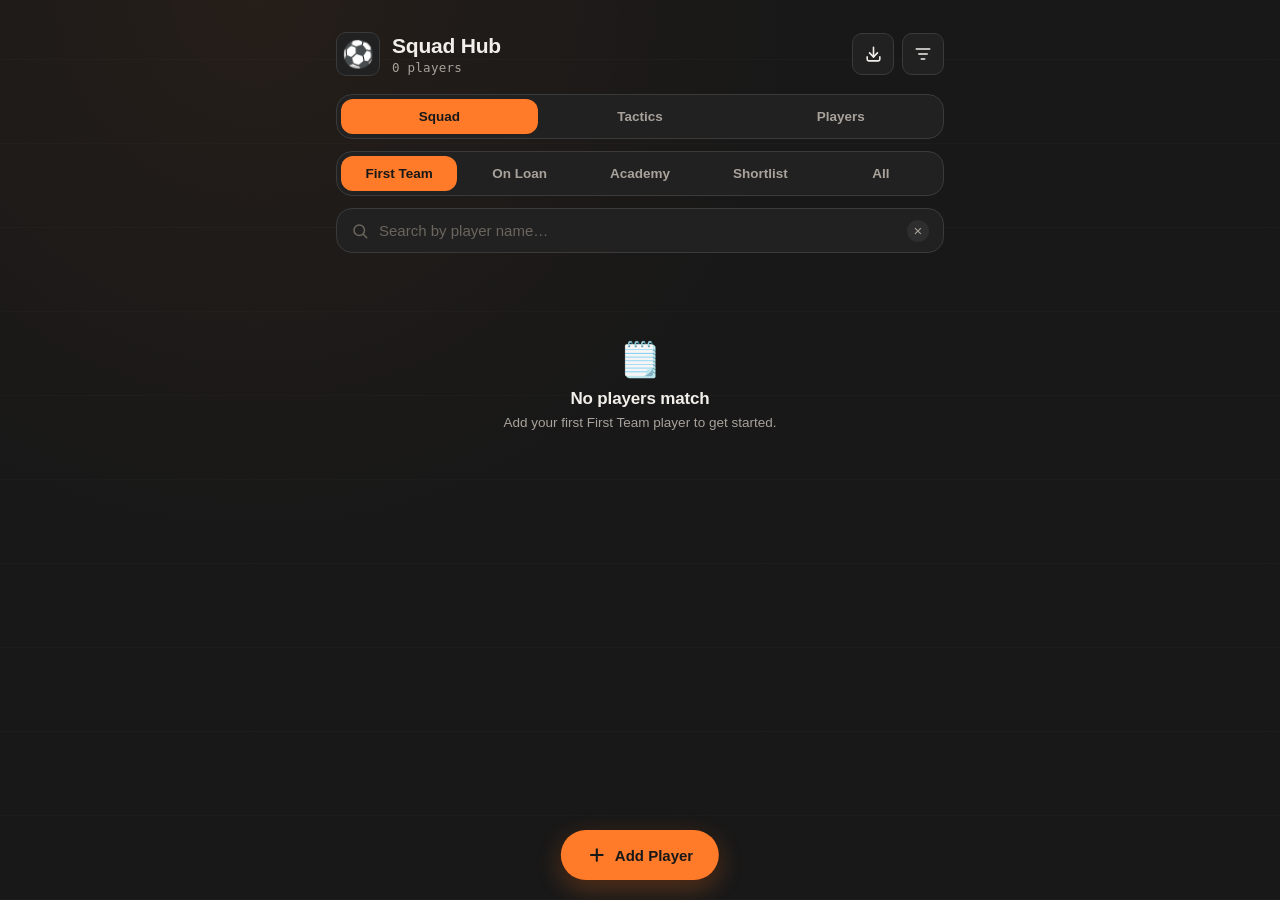
==== commit ceb11b99: "Add files via upload" ====
--- a/index.html
+++ b/index.html
@@ -188,6 +188,11 @@
         <svg viewBox="0 0 24 24" width="16" height="16" fill="none" stroke="currentColor" stroke-width="2" stroke-linecap="round" stroke-linejoin="round" id="sortDirectionIcon"><line x1="12" y1="19" x2="12" y2="5"></line><polyline points="5 12 12 5 19 12"></polyline></svg>
         <span id="sortDirectionLabel">Ascending</span>
       </button>
+    </section>
+
+    <section class="sheet__section" id="categoryFilterSection" hidden>
+      <h3>Category</h3>
+      <div class="chip-group" id="categoryFilterChips" role="group" aria-label="Filter by category"></div>
     </section>
 
     <section class="sheet__section" id="priorityFilterSection" hidden>
@@ -338,6 +343,7 @@
     </div>
 
     <div class="detail-view__tags">
+      <span class="tag tag--category" id="detailCategory" hidden></span>
       <span class="tag tag--position" id="detailPosition">ST</span>
       <span class="tag tag--role" id="detailRole">Advanced Forward</span>
       <span id="detailStyles"></span>
--- a/style.css
+++ b/style.css
@@ -380,6 +380,10 @@
 .tag--role {
   background: rgba(255,255,255,0.06);
   color: var(--text-muted);
+}
+.tag--category {
+  background: rgba(255,122,41,0.14);
+  color: var(--accent);
 }
 .tag--age {
   font-family: var(--font-mono);
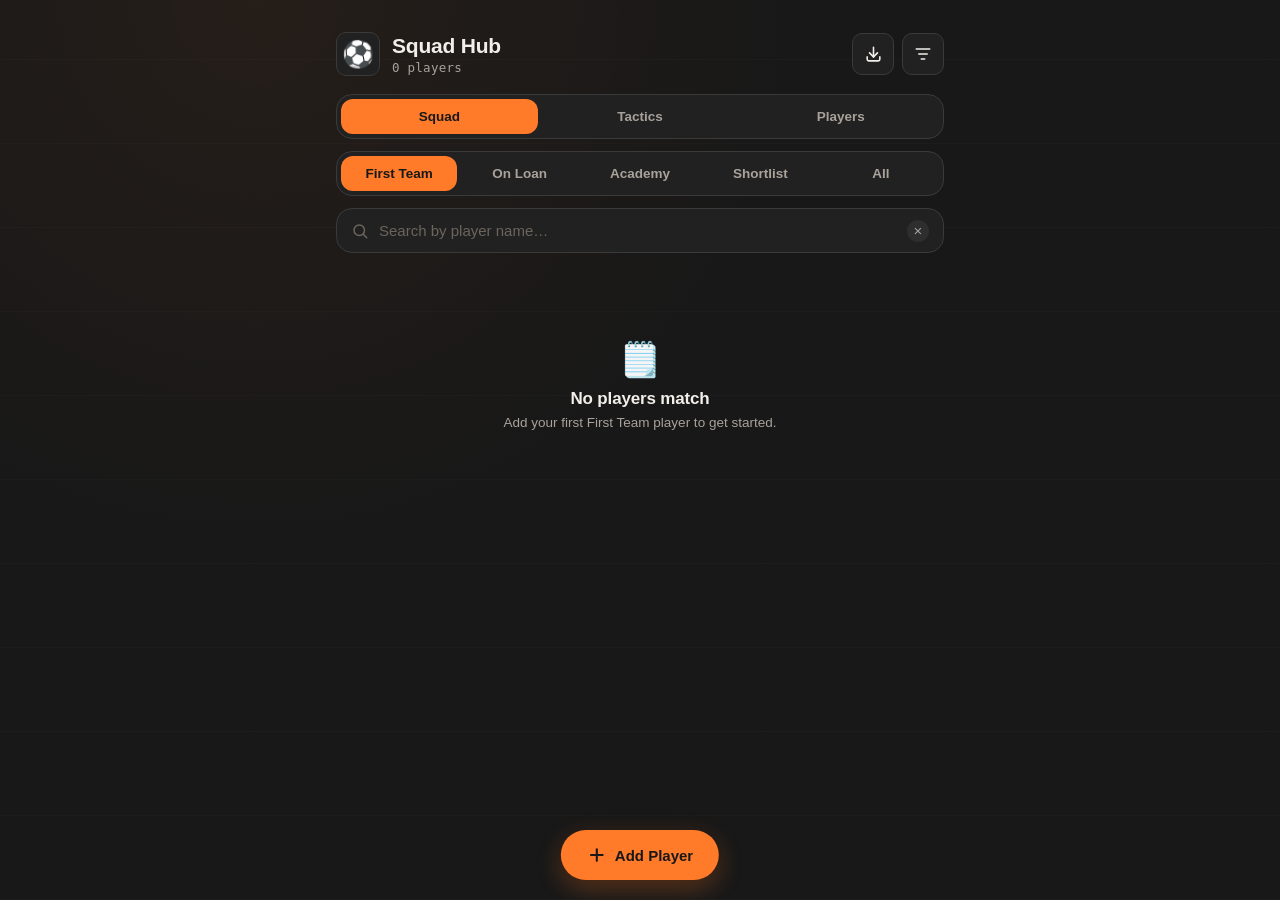
==== commit 6695fce4: "Add files via upload" ====
--- a/index.html
+++ b/index.html
@@ -201,6 +201,11 @@
     </section>
 
     <section class="sheet__section">
+      <h3>Youth Academy</h3>
+      <div class="chip-group" id="youthAcademyFilterChips" role="group" aria-label="Filter by youth academy"></div>
+    </section>
+
+    <section class="sheet__section">
       <h3>Position</h3>
       <div class="chip-group" id="positionChips" role="group" aria-label="Filter by position"></div>
     </section>
@@ -246,6 +251,13 @@
       <label for="fieldSquadSection">Squad section</label>
       <select id="fieldSquadSection" name="squadSection" required></select>
       <p class="field__error" id="errorSquadSection" hidden>Choose a squad section.</p>
+    </div>
+
+    <div class="field">
+      <label class="checkbox-field" for="fieldYouthAcademy">
+        <input type="checkbox" id="fieldYouthAcademy" name="youthAcademy">
+        <span>Youth Academy player</span>
+      </label>
     </div>
 
     <div class="field-row">
--- a/style.css
+++ b/style.css
@@ -632,6 +632,21 @@
   -webkit-overflow-scrolling: touch;
 }
 .field { margin-bottom: 18px; }
+.checkbox-field {
+  display: flex !important;
+  align-items: center;
+  gap: 10px;
+  font-size: 14.5px !important;
+  font-weight: 600 !important;
+  color: var(--text) !important;
+  cursor: pointer;
+}
+.checkbox-field input[type="checkbox"] {
+  width: 20px;
+  height: 20px;
+  accent-color: var(--accent);
+  flex-shrink: 0;
+}
 .field-row {
   display: grid;
   grid-template-columns: 1fr 1fr;
